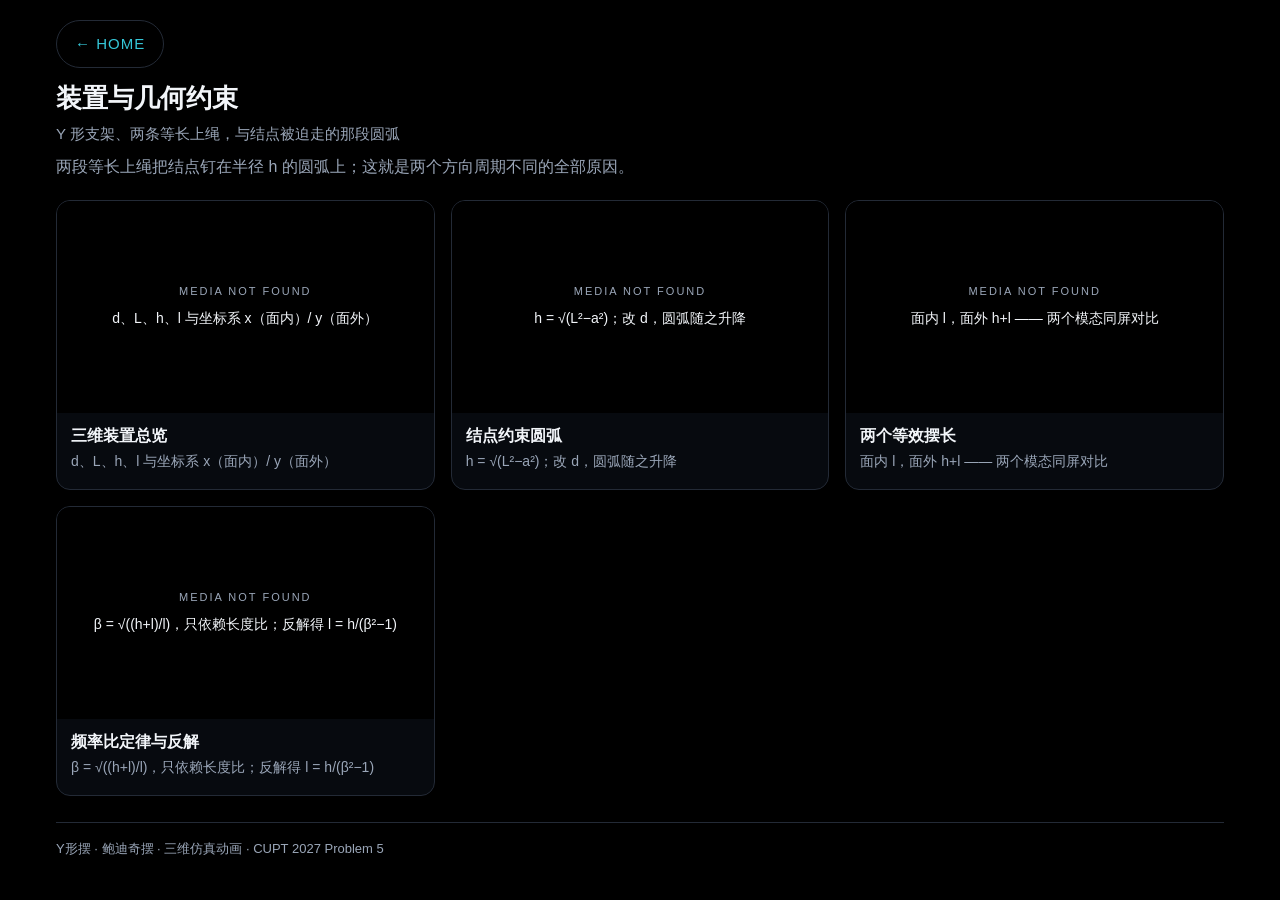
==== g-A.html @ 16e1561a "CUPT2027 P5 Y-pendulum 3D animation site (skeleton)" ====
<!DOCTYPE html>
<html lang="zh-CN">
<head>
<meta charset="utf-8">
<meta name="viewport" content="width=device-width, initial-scale=1, viewport-fit=cover">
<meta name="color-scheme" content="dark">
<title>装置与几何约束 - Y形摆 · 鲍迪奇摆 · 三维仿真动画</title>
<link rel="stylesheet" href="style.css">
</head>
<body>
<main class="wrap">
<nav class="topnav">
<a class="back" href="index.html">&#8592; HOME</a>
</nav>
<header class="page-head">
<h1>装置与几何约束</h1>
<p class="sub">Y 形支架、两条等长上绳，与结点被迫走的那段圆弧</p>
<p class="intro">两段等长上绳把结点钉在半径 h 的圆弧上；这就是两个方向周期不同的全部原因。</p>
</header>
<section class="grid clips">
<article class="card clip-card">
  <div class="player">
    <video src="video/a1_apparatus.mp4" poster="video/a1_apparatus.jpg" autoplay muted loop playsinline preload="metadata"></video>
    <button class="fs" type="button" aria-label="Fullscreen"><svg viewBox="0 0 24 24" width="20" height="20" aria-hidden="true"><path d="M4 9V5h5M15 5h5v5M20 15v4h-5M9 19H4v-5" fill="none" stroke="currentColor" stroke-width="2" stroke-linecap="round" stroke-linejoin="round"></path></svg></button>
    <div class="placeholder">
      <p class="placeholder-label">MEDIA NOT FOUND</p>
      <p class="placeholder-note">d、L、h、l 与坐标系 x（面内）/ y（面外）</p>
    </div>
  </div>
  <div class="clip-text">
    <h3>三维装置总览</h3>
    <p>d、L、h、l 与坐标系 x（面内）/ y（面外）</p>
  </div>
</article>
<article class="card clip-card">
  <div class="player">
    <video src="video/a2_knot_arc.mp4" poster="video/a2_knot_arc.jpg" autoplay muted loop playsinline preload="metadata"></video>
    <button class="fs" type="button" aria-label="Fullscreen"><svg viewBox="0 0 24 24" width="20" height="20" aria-hidden="true"><path d="M4 9V5h5M15 5h5v5M20 15v4h-5M9 19H4v-5" fill="none" stroke="currentColor" stroke-width="2" stroke-linecap="round" stroke-linejoin="round"></path></svg></button>
    <div class="placeholder">
      <p class="placeholder-label">MEDIA NOT FOUND</p>
      <p class="placeholder-note">h = √(L²−a²)；改 d，圆弧随之升降</p>
    </div>
  </div>
  <div class="clip-text">
    <h3>结点约束圆弧</h3>
    <p>h = √(L²−a²)；改 d，圆弧随之升降</p>
  </div>
</article>
<article class="card clip-card">
  <div class="player">
    <video src="video/a3_two_modes.mp4" poster="video/a3_two_modes.jpg" autoplay muted loop playsinline preload="metadata"></video>
    <button class="fs" type="button" aria-label="Fullscreen"><svg viewBox="0 0 24 24" width="20" height="20" aria-hidden="true"><path d="M4 9V5h5M15 5h5v5M20 15v4h-5M9 19H4v-5" fill="none" stroke="currentColor" stroke-width="2" stroke-linecap="round" stroke-linejoin="round"></path></svg></button>
    <div class="placeholder">
      <p class="placeholder-label">MEDIA NOT FOUND</p>
      <p class="placeholder-note">面内 l，面外 h+l —— 两个模态同屏对比</p>
    </div>
  </div>
  <div class="clip-text">
    <h3>两个等效摆长</h3>
    <p>面内 l，面外 h+l —— 两个模态同屏对比</p>
  </div>
</article>
<article class="card clip-card">
  <div class="player">
    <video src="video/a4_beta_law.mp4" poster="video/a4_beta_law.jpg" autoplay muted loop playsinline preload="metadata"></video>
    <button class="fs" type="button" aria-label="Fullscreen"><svg viewBox="0 0 24 24" width="20" height="20" aria-hidden="true"><path d="M4 9V5h5M15 5h5v5M20 15v4h-5M9 19H4v-5" fill="none" stroke="currentColor" stroke-width="2" stroke-linecap="round" stroke-linejoin="round"></path></svg></button>
    <div class="placeholder">
      <p class="placeholder-label">MEDIA NOT FOUND</p>
      <p class="placeholder-note">β = √((h+l)/l)，只依赖长度比；反解得 l = h/(β²−1)</p>
    </div>
  </div>
  <div class="clip-text">
    <h3>频率比定律与反解</h3>
    <p>β = √((h+l)/l)，只依赖长度比；反解得 l = h/(β²−1)</p>
  </div>
</article>
</section>
<footer class="site-footer"><p>Y形摆 · 鲍迪奇摆 · 三维仿真动画 &middot; CUPT 2027 Problem 5</p></footer>
</main>


<script>
(function () {
  "use strict";
  function markMissing(card) {
    if (card) { card.classList.add("missing"); }
  }
  var cards = document.querySelectorAll(".card");
  cards.forEach(function (card) {
    var video = card.querySelector("video");
    if (!video) { return; }
    video.addEventListener("error", function () { markMissing(card); });
    var posterUrl = video.getAttribute("poster");
    if (posterUrl) {
      var probe = new Image();
      probe.addEventListener("error", function () { markMissing(card); });
      probe.src = posterUrl;
    }
    window.setTimeout(function () {
      if (video.readyState === 0) { markMissing(card); }
    }, 4000);
  });
  var buttons = document.querySelectorAll(".fs");
  buttons.forEach(function (btn) {
    btn.addEventListener("click", function () {
      var card = btn.closest(".card");
      var video = card ? card.querySelector("video") : null;
      if (!video) { return; }
      try {
        if (typeof video.requestFullscreen === "function") {
          var pending = video.requestFullscreen();
          if (pending && typeof pending.catch === "function") {
            pending.catch(function () { return; });
          }
        } else if (typeof video.webkitEnterFullscreen === "function") {
          video.webkitEnterFullscreen();
        }
      } catch (err) {
        return;
      }
    });
  });
})();
</script>
</body>
</html>
---- style.css ----
/* Y-pendulum gallery - shared stylesheet (generated by build_site.py) */

:root {
  --bg: #000000;
  --panel: #070A0F;
  --text: #F2F5F9;
  --muted: #9AA6B8;
  --accent-a: #35C7D8;
  --accent-b: #F2C14E;
  --line: #232A36;
}

* { box-sizing: border-box; }

html { -webkit-text-size-adjust: 100%; }

body {
  margin: 0;
  background: var(--bg);
  color: var(--text);
  font-family: -apple-system, BlinkMacSystemFont, "Segoe UI", Roboto,
    "Helvetica Neue", Arial, "PingFang SC", "Hiragino Sans GB",
    "Microsoft YaHei", sans-serif;
  line-height: 1.55;
}

img, video { max-width: 100%; }

.wrap {
  max-width: 1200px;
  margin: 0 auto;
  padding: 20px 16px 24px;
  padding-bottom: calc(24px + env(safe-area-inset-bottom, 0px));
}

a { color: var(--accent-a); }

a:focus-visible, button:focus-visible {
  outline: 2px solid var(--accent-a);
  outline-offset: 2px;
}

.back, .fs, .group-card { touch-action: manipulation; }

/* home masthead */
.masthead { margin: 6px 0 18px; }
.masthead h1 {
  margin: 0 0 6px;
  font-size: 30px;
  line-height: 1.25;
}
.masthead .sub { margin: 0; color: var(--muted); font-size: 15px; }

/* group page header */
.topnav { margin: 0 0 14px; }
.back {
  display: inline-flex;
  align-items: center;
  gap: 8px;
  min-height: 48px;
  padding: 0 18px;
  border: 1px solid var(--line);
  border-radius: 24px;
  font-size: 15px;
  letter-spacing: 1px;
  text-decoration: none;
}
.page-head { margin: 6px 0 20px; }
.page-head h1 { margin: 0 0 6px; font-size: 26px; line-height: 1.3; }
.page-head .sub { margin: 0 0 10px; color: var(--muted); font-size: 15px; }
.page-head .intro { margin: 0; color: var(--muted); overflow-wrap: anywhere; }

/* responsive grid: 1 column by default, 2 from 720px, 3 from 1100px */
.grid { display: grid; grid-template-columns: 1fr; gap: 16px; }
@media (min-width: 720px) {
  .grid { grid-template-columns: repeat(2, minmax(0, 1fr)); }
}
@media (min-width: 1100px) {
  .grid { grid-template-columns: repeat(3, minmax(0, 1fr)); }
}

/* home: group cards */
.group-card {
  display: flex;
  align-items: center;
  gap: 14px;
  min-height: 88px;
  padding: 16px;
  border: 1px solid var(--line);
  border-radius: 14px;
  background: var(--panel);
  color: var(--text);
  text-decoration: none;
}
.badge {
  flex: 0 0 auto;
  display: flex;
  align-items: center;
  justify-content: center;
  width: 58px;
  height: 58px;
  border-radius: 50%;
  background: var(--accent-a);
  color: #001016;
  font-size: 26px;
  font-weight: 700;
}
.group-card:nth-child(2n) .badge { background: var(--accent-b); color: #1A1200; }
.group-info { flex: 1 1 auto; min-width: 0; }
.group-title { display: block; font-size: 17px; font-weight: 600; }
.group-sub { display: block; margin-top: 2px; color: var(--muted); font-size: 13px; }
.count {
  flex: 0 0 auto;
  min-width: 36px;
  padding: 4px 10px;
  border: 1px solid var(--line);
  border-radius: 18px;
  color: var(--muted);
  font-size: 14px;
  text-align: center;
}

/* group page: clip cards */
.clip-card {
  border: 1px solid var(--line);
  border-radius: 14px;
  background: var(--panel);
  overflow: hidden;
}
.player { position: relative; background: #000000; }
.player video {
  display: block;
  width: 100%;
  aspect-ratio: 16 / 9;
  object-fit: cover;
  background: #000000;
}
.card.missing video { display: none; }
.card.missing .fs { display: none; }
.fs {
  position: absolute;
  right: 10px;
  bottom: 10px;
  width: 48px;
  height: 48px;
  padding: 0;
  border: 1px solid var(--line);
  border-radius: 50%;
  display: flex;
  align-items: center;
  justify-content: center;
  background: rgba(0, 0, 0, 0.55);
  color: var(--text);
  cursor: pointer;
}
.fs svg { display: block; }
.placeholder { display: none; }
.card.missing .placeholder {
  display: flex;
  flex-direction: column;
  align-items: center;
  justify-content: center;
  gap: 8px;
  aspect-ratio: 16 / 9;
  padding: 18px;
  text-align: center;
  overflow-wrap: anywhere;
}
.placeholder-label {
  margin: 0;
  color: var(--muted);
  font-size: 11px;
  letter-spacing: 2px;
}
.placeholder-note { margin: 0; font-size: 14px; }
.clip-text { padding: 12px 14px 16px; overflow-wrap: anywhere; }
.clip-text h3 { margin: 0 0 4px; font-size: 16px; line-height: 1.4; }
.clip-text p { margin: 0; color: var(--muted); font-size: 14px; }

/* footer */
.site-footer {
  margin-top: 26px;
  padding-top: 16px;
  border-top: 1px solid var(--line);
  color: var(--muted);
  font-size: 13px;
}
.site-footer p { margin: 0; }
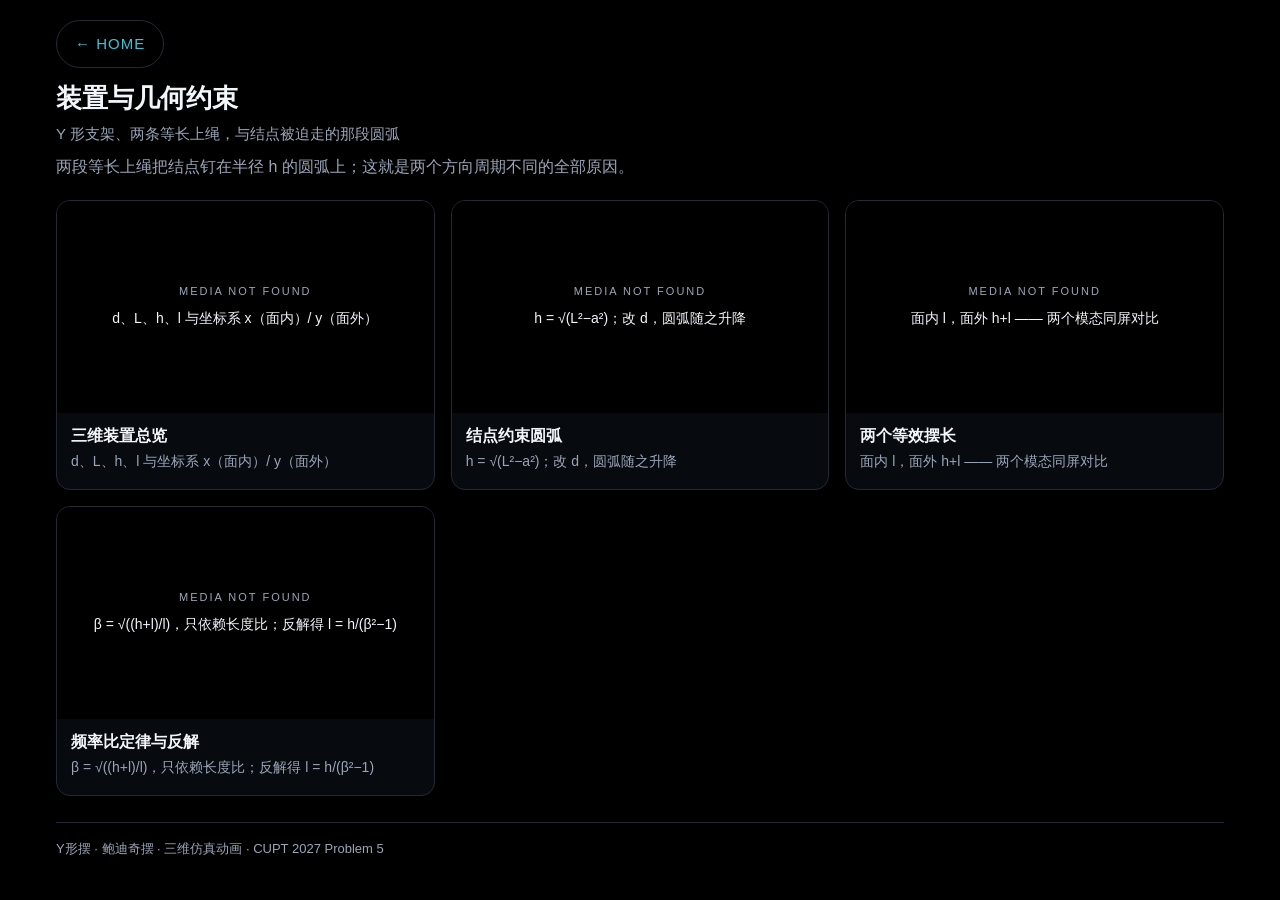
==== commit 895496a1: "Add 23 rendered 3D simulation clips + play-all fallback" ====
--- a/g-A.html
+++ b/g-A.html
@@ -16,6 +16,7 @@
 <h1>装置与几何约束</h1>
 <p class="sub">Y 形支架、两条等长上绳，与结点被迫走的那段圆弧</p>
 <p class="intro">两段等长上绳把结点钉在半径 h 的圆弧上；这就是两个方向周期不同的全部原因。</p>
+<button class="playall" id="playall" type="button" hidden>TAP TO PLAY ALL / 全部播放</button>
 </header>
 <section class="grid clips">
 <article class="card clip-card">
@@ -120,6 +121,31 @@
       }
     });
   });
+  // Some in-app browsers (WeChat / X5) block autoplay; one tap restarts all.
+  function playAll() {
+    document.querySelectorAll("video").forEach(function (v) {
+      v.muted = true;
+      v.loop = true;
+      try {
+        var p = v.play();
+        if (p && typeof p.catch === "function") { p.catch(function () {}); }
+      } catch (err) { /* ignore */ }
+    });
+  }
+  var allBtn = document.getElementById("playall");
+  if (allBtn) {
+    allBtn.addEventListener("click", function () {
+      playAll();
+      allBtn.classList.add("done");
+    });
+  }
+  window.setTimeout(function () {
+    var paused = 0;
+    document.querySelectorAll("video").forEach(function (v) {
+      if (v.paused) { paused += 1; }
+    });
+    if (paused > 0 && allBtn) { allBtn.hidden = false; }
+  }, 2500);
 })();
 </script>
 </body>
--- a/style.css
+++ b/style.css
@@ -178,11 +178,29 @@
 .clip-text p { margin: 0; color: var(--muted); font-size: 14px; }
 
 /* footer */
-.site-footer {
-  margin-top: 26px;
+.site-footer {  margin-top: 26px;
   padding-top: 16px;
   border-top: 1px solid var(--line);
   color: var(--muted);
   font-size: 13px;
 }
 .site-footer p { margin: 0; }
+
+/* one-tap play-all (in-app browsers may block autoplay) */
+.playall {
+  display: block;
+  width: 100%;
+  min-height: 48px;
+  margin: 4px 0 18px;
+  padding: 12px 16px;
+  font: inherit;
+  font-size: 15px;
+  letter-spacing: 1px;
+  color: #0b0d10;
+  background: var(--accent);
+  border: 0;
+  border-radius: 12px;
+  cursor: pointer;
+}
+.playall[hidden] { display: none; }
+.playall.done { background: #2a323d; color: var(--text); }
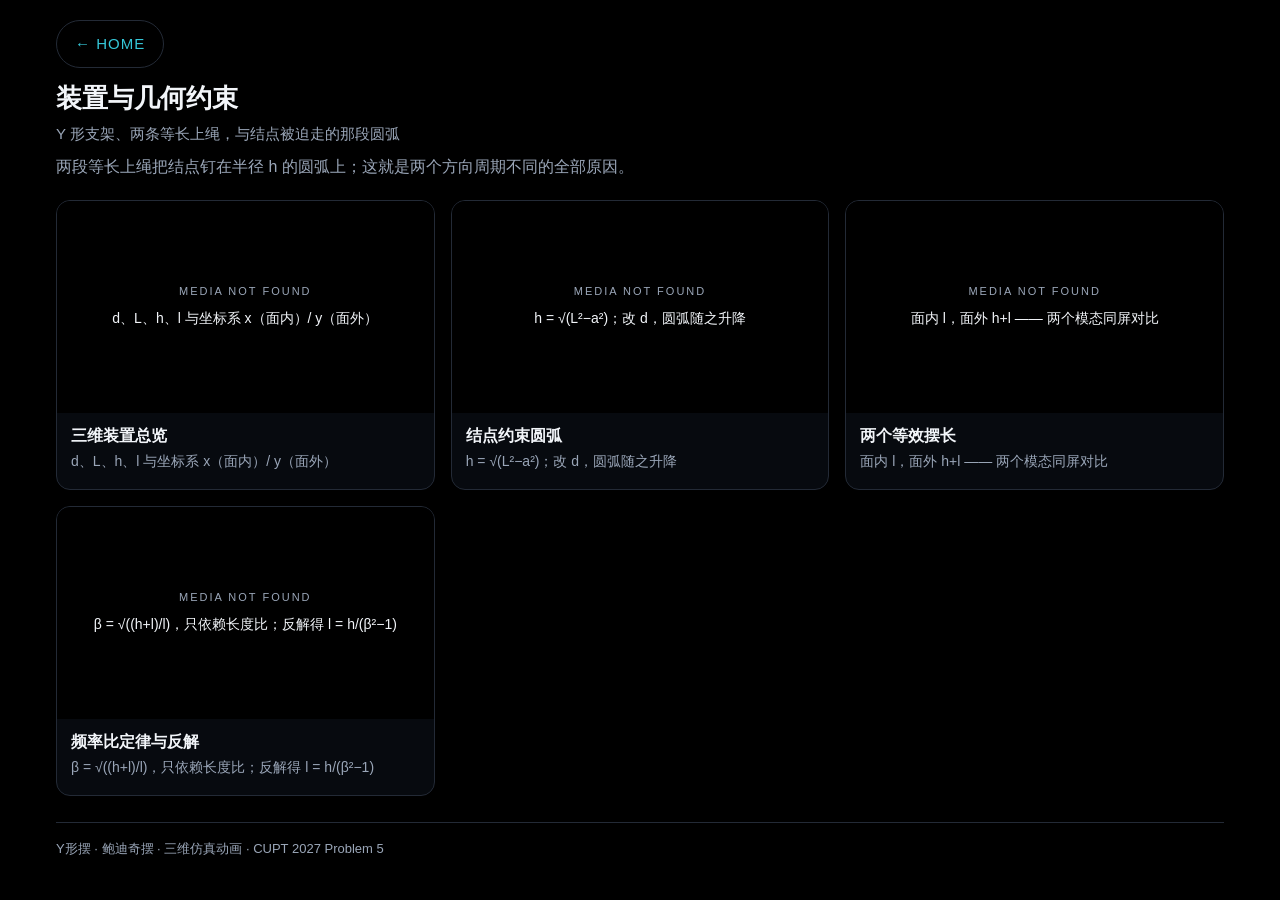
==== commit 8273d0e9: "Fix play-all button colour, add favicon, harden overflow" ====
--- a/g-A.html
+++ b/g-A.html
@@ -5,6 +5,7 @@
 <meta name="viewport" content="width=device-width, initial-scale=1, viewport-fit=cover">
 <meta name="color-scheme" content="dark">
 <title>装置与几何约束 - Y形摆 · 鲍迪奇摆 · 三维仿真动画</title>
+<link rel="icon" href="favicon.png" type="image/png">
 <link rel="stylesheet" href="style.css">
 </head>
 <body>
--- a/style.css
+++ b/style.css
@@ -12,7 +12,7 @@
 
 * { box-sizing: border-box; }
 
-html { -webkit-text-size-adjust: 100%; }
+html { -webkit-text-size-adjust: 100%; overflow-x: hidden; }
 
 body {
   margin: 0;
@@ -22,6 +22,7 @@
     "Helvetica Neue", Arial, "PingFang SC", "Hiragino Sans GB",
     "Microsoft YaHei", sans-serif;
   line-height: 1.55;
+  overflow-x: hidden;
 }
 
 img, video { max-width: 100%; }
@@ -48,6 +49,7 @@
   margin: 0 0 6px;
   font-size: 30px;
   line-height: 1.25;
+  overflow-wrap: anywhere;
 }
 .masthead .sub { margin: 0; color: var(--muted); font-size: 15px; }
 
@@ -197,7 +199,7 @@
   font-size: 15px;
   letter-spacing: 1px;
   color: #0b0d10;
-  background: var(--accent);
+  background: var(--accent-a);
   border: 0;
   border-radius: 12px;
   cursor: pointer;
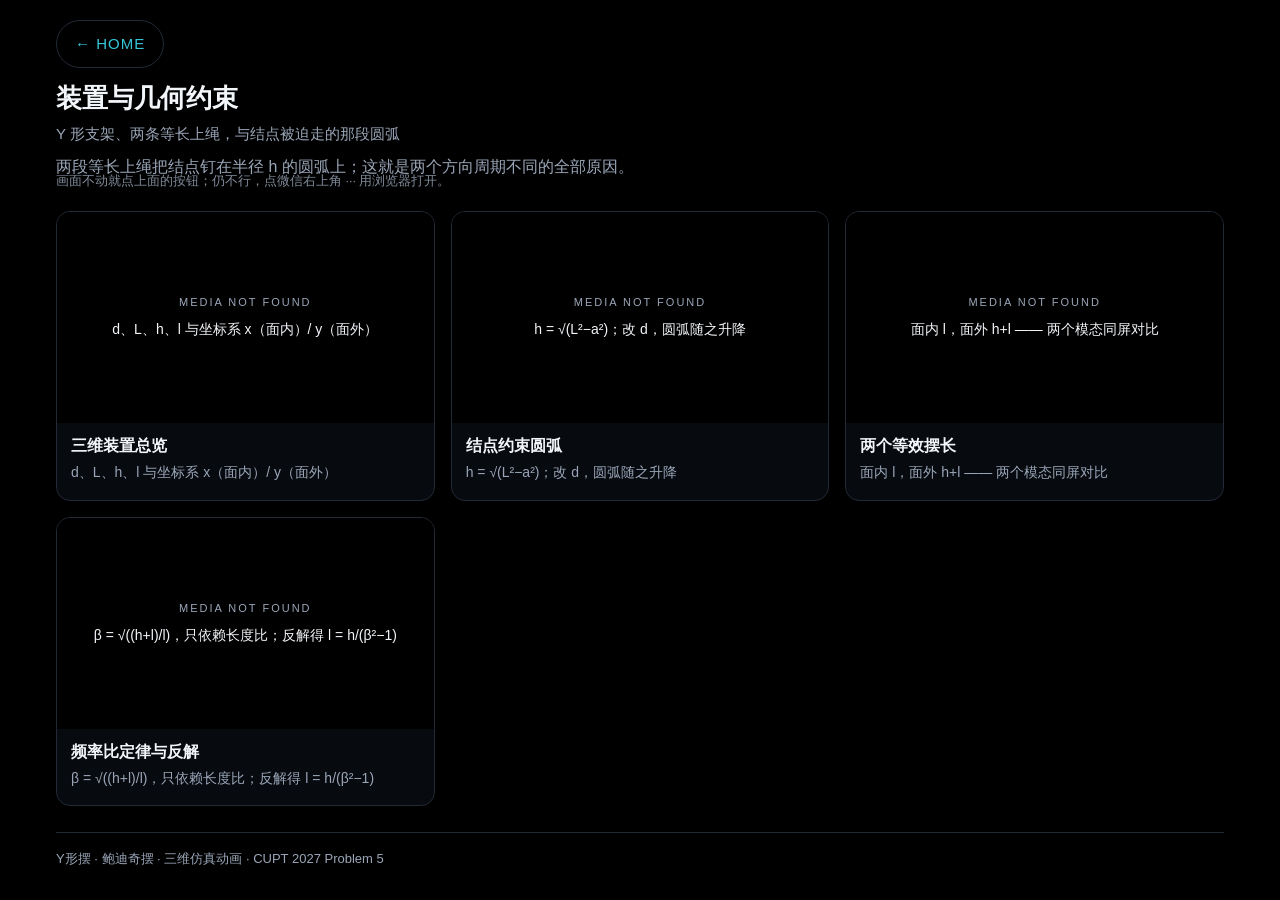
==== commit f9a0fb0e: "WeChat hardening: x5-playsinline + controls, Main profile videos, clickable QR targets, noindex/.noj" ====
--- a/g-A.html
+++ b/g-A.html
@@ -4,6 +4,8 @@
 <meta charset="utf-8">
 <meta name="viewport" content="width=device-width, initial-scale=1, viewport-fit=cover">
 <meta name="color-scheme" content="dark">
+<meta name="theme-color" content="#000000">
+<meta name="robots" content="noindex, nofollow">
 <title>装置与几何约束 - Y形摆 · 鲍迪奇摆 · 三维仿真动画</title>
 <link rel="icon" href="favicon.png" type="image/png">
 <link rel="stylesheet" href="style.css">
@@ -18,12 +20,12 @@
 <p class="sub">Y 形支架、两条等长上绳，与结点被迫走的那段圆弧</p>
 <p class="intro">两段等长上绳把结点钉在半径 h 的圆弧上；这就是两个方向周期不同的全部原因。</p>
 <button class="playall" id="playall" type="button" hidden>TAP TO PLAY ALL / 全部播放</button>
+<p class="fallback">画面不动就点上面的按钮；仍不行，点微信右上角 ··· 用浏览器打开。</p>
 </header>
 <section class="grid clips">
 <article class="card clip-card">
   <div class="player">
-    <video src="video/a1_apparatus.mp4" poster="video/a1_apparatus.jpg" autoplay muted loop playsinline preload="metadata"></video>
-    <button class="fs" type="button" aria-label="Fullscreen"><svg viewBox="0 0 24 24" width="20" height="20" aria-hidden="true"><path d="M4 9V5h5M15 5h5v5M20 15v4h-5M9 19H4v-5" fill="none" stroke="currentColor" stroke-width="2" stroke-linecap="round" stroke-linejoin="round"></path></svg></button>
+    <video src="video/a1_apparatus.mp4" poster="video/a1_apparatus.jpg" autoplay muted loop controls playsinline webkit-playsinline x5-playsinline preload="metadata" aria-label="三维装置总览"></video>
     <div class="placeholder">
       <p class="placeholder-label">MEDIA NOT FOUND</p>
       <p class="placeholder-note">d、L、h、l 与坐标系 x（面内）/ y（面外）</p>
@@ -36,8 +38,7 @@
 </article>
 <article class="card clip-card">
   <div class="player">
-    <video src="video/a2_knot_arc.mp4" poster="video/a2_knot_arc.jpg" autoplay muted loop playsinline preload="metadata"></video>
-    <button class="fs" type="button" aria-label="Fullscreen"><svg viewBox="0 0 24 24" width="20" height="20" aria-hidden="true"><path d="M4 9V5h5M15 5h5v5M20 15v4h-5M9 19H4v-5" fill="none" stroke="currentColor" stroke-width="2" stroke-linecap="round" stroke-linejoin="round"></path></svg></button>
+    <video src="video/a2_knot_arc.mp4" poster="video/a2_knot_arc.jpg" autoplay muted loop controls playsinline webkit-playsinline x5-playsinline preload="metadata" aria-label="结点约束圆弧"></video>
     <div class="placeholder">
       <p class="placeholder-label">MEDIA NOT FOUND</p>
       <p class="placeholder-note">h = √(L²−a²)；改 d，圆弧随之升降</p>
@@ -50,8 +51,7 @@
 </article>
 <article class="card clip-card">
   <div class="player">
-    <video src="video/a3_two_modes.mp4" poster="video/a3_two_modes.jpg" autoplay muted loop playsinline preload="metadata"></video>
-    <button class="fs" type="button" aria-label="Fullscreen"><svg viewBox="0 0 24 24" width="20" height="20" aria-hidden="true"><path d="M4 9V5h5M15 5h5v5M20 15v4h-5M9 19H4v-5" fill="none" stroke="currentColor" stroke-width="2" stroke-linecap="round" stroke-linejoin="round"></path></svg></button>
+    <video src="video/a3_two_modes.mp4" poster="video/a3_two_modes.jpg" autoplay muted loop controls playsinline webkit-playsinline x5-playsinline preload="metadata" aria-label="两个等效摆长"></video>
     <div class="placeholder">
       <p class="placeholder-label">MEDIA NOT FOUND</p>
       <p class="placeholder-note">面内 l，面外 h+l —— 两个模态同屏对比</p>
@@ -64,8 +64,7 @@
 </article>
 <article class="card clip-card">
   <div class="player">
-    <video src="video/a4_beta_law.mp4" poster="video/a4_beta_law.jpg" autoplay muted loop playsinline preload="metadata"></video>
-    <button class="fs" type="button" aria-label="Fullscreen"><svg viewBox="0 0 24 24" width="20" height="20" aria-hidden="true"><path d="M4 9V5h5M15 5h5v5M20 15v4h-5M9 19H4v-5" fill="none" stroke="currentColor" stroke-width="2" stroke-linecap="round" stroke-linejoin="round"></path></svg></button>
+    <video src="video/a4_beta_law.mp4" poster="video/a4_beta_law.jpg" autoplay muted loop controls playsinline webkit-playsinline x5-playsinline preload="metadata" aria-label="频率比定律与反解"></video>
     <div class="placeholder">
       <p class="placeholder-label">MEDIA NOT FOUND</p>
       <p class="placeholder-note">β = √((h+l)/l)，只依赖长度比；反解得 l = h/(β²−1)</p>
--- a/style.css
+++ b/style.css
@@ -52,6 +52,8 @@
   overflow-wrap: anywhere;
 }
 .masthead .sub { margin: 0; color: var(--muted); font-size: 15px; }
+.masthead .note { margin: 8px 0 0; color: #7f8a99; font-size: 13px;
+  line-height: 1.5; border-left: 2px solid #2b3542; padding-left: 10px; }
 
 /* group page header */
 .topnav { margin: 0 0 14px; }
@@ -205,4 +207,11 @@
   cursor: pointer;
 }
 .playall[hidden] { display: none; }
+
+/* 交互实验台入口卡片 */
+.labcard { border-color: var(--accent-a); }
+.labcard .badge { background: var(--accent-a); color: #08111a; }
+.labcard .count { color: var(--accent-a); font-size: 20px; }
 .playall.done { background: #2a323d; color: var(--text); }
+.fallback { margin: -8px 0 16px; color: #7f8a99; font-size: 12.5px;
+  line-height: 1.5; }
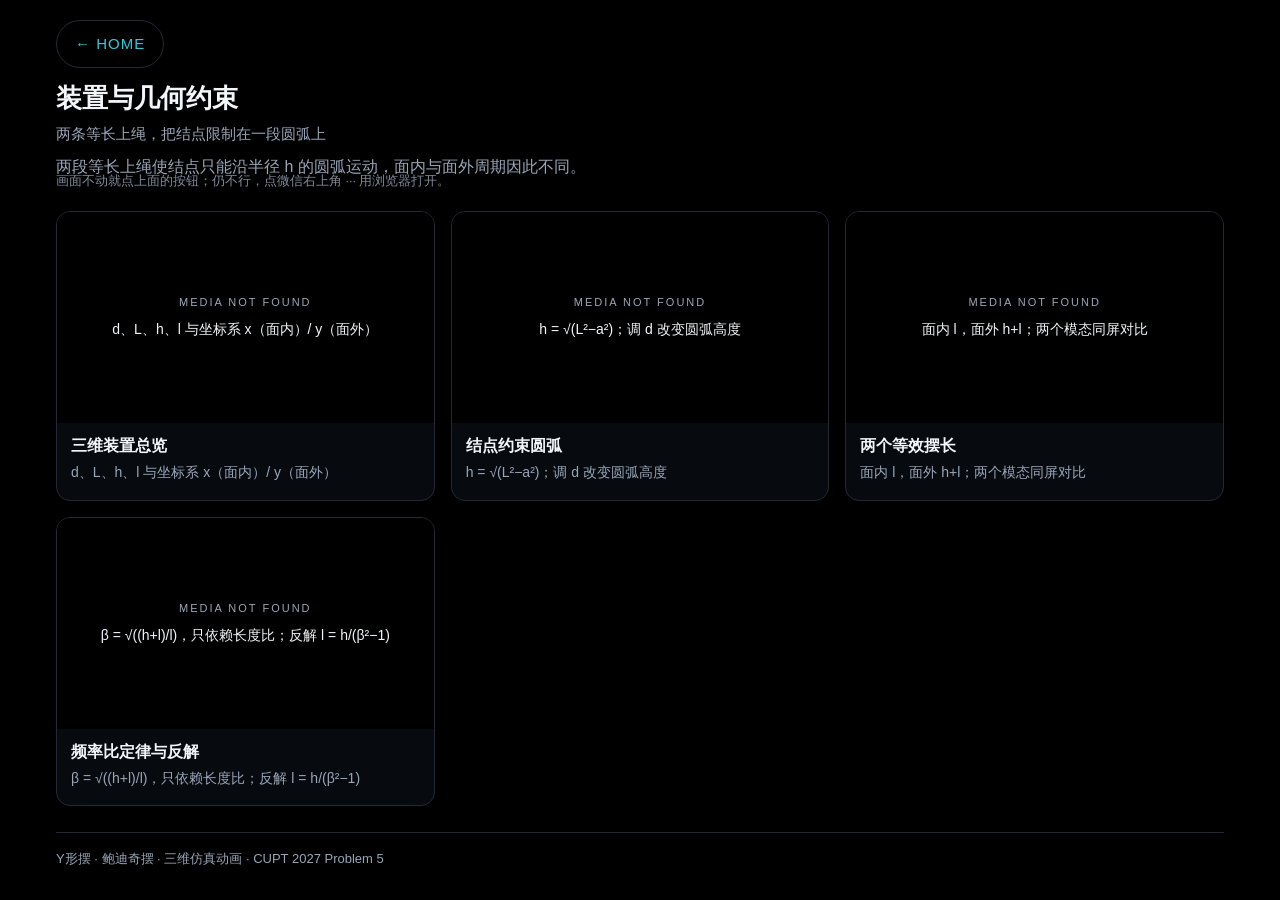
==== commit 6bbeeafb: "Polish copy: remove over-claim and template cadence, tighten wording" ====
--- a/g-A.html
+++ b/g-A.html
@@ -17,8 +17,8 @@
 </nav>
 <header class="page-head">
 <h1>装置与几何约束</h1>
-<p class="sub">Y 形支架、两条等长上绳，与结点被迫走的那段圆弧</p>
-<p class="intro">两段等长上绳把结点钉在半径 h 的圆弧上；这就是两个方向周期不同的全部原因。</p>
+<p class="sub">两条等长上绳，把结点限制在一段圆弧上</p>
+<p class="intro">两段等长上绳使结点只能沿半径 h 的圆弧运动，面内与面外周期因此不同。</p>
 <button class="playall" id="playall" type="button" hidden>TAP TO PLAY ALL / 全部播放</button>
 <p class="fallback">画面不动就点上面的按钮；仍不行，点微信右上角 ··· 用浏览器打开。</p>
 </header>
@@ -41,12 +41,12 @@
     <video src="video/a2_knot_arc.mp4" poster="video/a2_knot_arc.jpg" autoplay muted loop controls playsinline webkit-playsinline x5-playsinline preload="metadata" aria-label="结点约束圆弧"></video>
     <div class="placeholder">
       <p class="placeholder-label">MEDIA NOT FOUND</p>
-      <p class="placeholder-note">h = √(L²−a²)；改 d，圆弧随之升降</p>
+      <p class="placeholder-note">h = √(L²−a²)；调 d 改变圆弧高度</p>
     </div>
   </div>
   <div class="clip-text">
     <h3>结点约束圆弧</h3>
-    <p>h = √(L²−a²)；改 d，圆弧随之升降</p>
+    <p>h = √(L²−a²)；调 d 改变圆弧高度</p>
   </div>
 </article>
 <article class="card clip-card">
@@ -54,12 +54,12 @@
     <video src="video/a3_two_modes.mp4" poster="video/a3_two_modes.jpg" autoplay muted loop controls playsinline webkit-playsinline x5-playsinline preload="metadata" aria-label="两个等效摆长"></video>
     <div class="placeholder">
       <p class="placeholder-label">MEDIA NOT FOUND</p>
-      <p class="placeholder-note">面内 l，面外 h+l —— 两个模态同屏对比</p>
+      <p class="placeholder-note">面内 l，面外 h+l；两个模态同屏对比</p>
     </div>
   </div>
   <div class="clip-text">
     <h3>两个等效摆长</h3>
-    <p>面内 l，面外 h+l —— 两个模态同屏对比</p>
+    <p>面内 l，面外 h+l；两个模态同屏对比</p>
   </div>
 </article>
 <article class="card clip-card">
@@ -67,12 +67,12 @@
     <video src="video/a4_beta_law.mp4" poster="video/a4_beta_law.jpg" autoplay muted loop controls playsinline webkit-playsinline x5-playsinline preload="metadata" aria-label="频率比定律与反解"></video>
     <div class="placeholder">
       <p class="placeholder-label">MEDIA NOT FOUND</p>
-      <p class="placeholder-note">β = √((h+l)/l)，只依赖长度比；反解得 l = h/(β²−1)</p>
+      <p class="placeholder-note">β = √((h+l)/l)，只依赖长度比；反解 l = h/(β²−1)</p>
     </div>
   </div>
   <div class="clip-text">
     <h3>频率比定律与反解</h3>
-    <p>β = √((h+l)/l)，只依赖长度比；反解得 l = h/(β²−1)</p>
+    <p>β = √((h+l)/l)，只依赖长度比；反解 l = h/(β²−1)</p>
   </div>
 </article>
 </section>
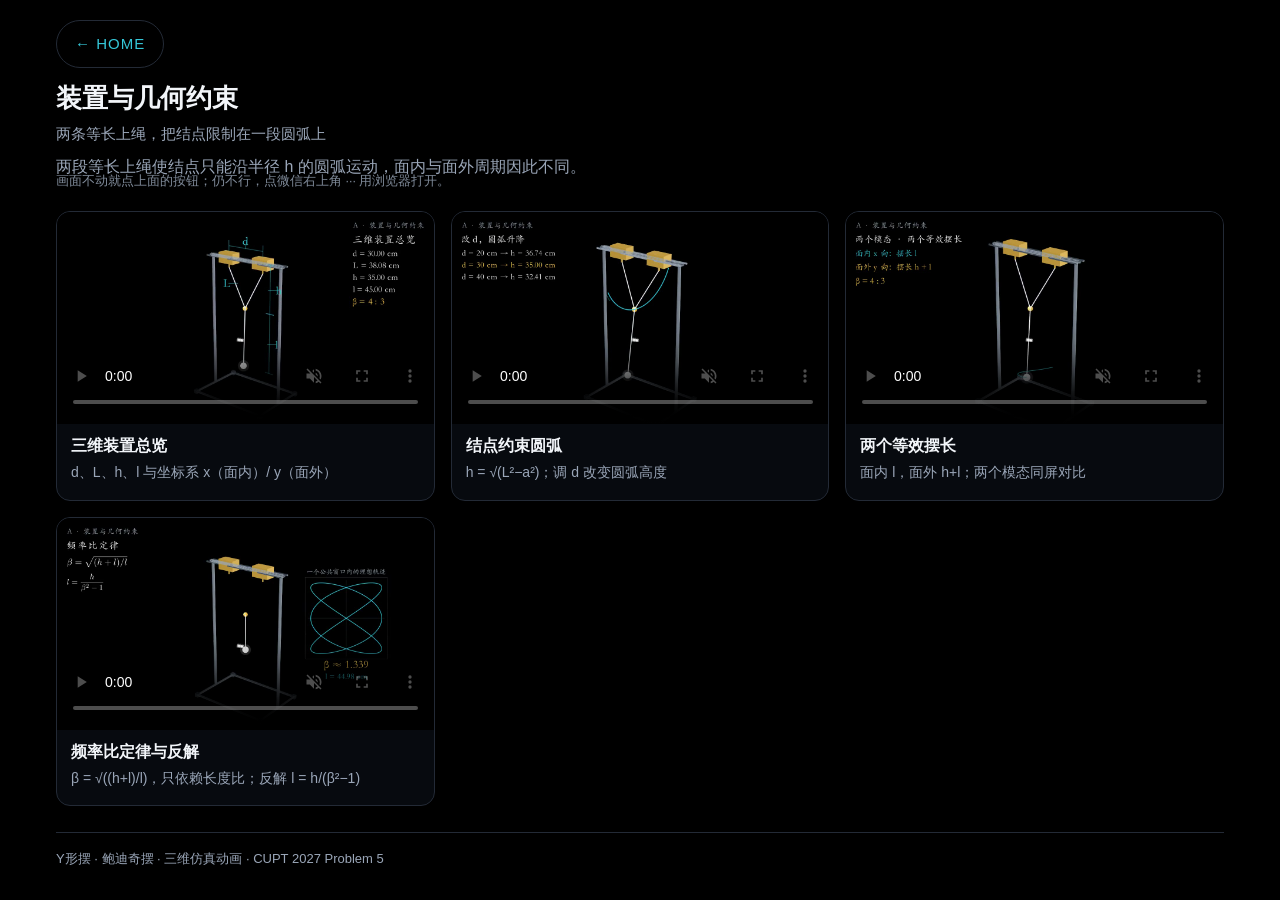
==== commit 397f2b0a: "Fix false MEDIA NOT FOUND: drop readyState timeout, retry on error, lazy-load one video at a time on" ====
--- a/g-A.html
+++ b/g-A.html
@@ -25,7 +25,8 @@
 <section class="grid clips">
 <article class="card clip-card">
   <div class="player">
-    <video src="video/a1_apparatus.mp4" poster="video/a1_apparatus.jpg" autoplay muted loop controls playsinline webkit-playsinline x5-playsinline preload="metadata" aria-label="三维装置总览"></video>
+    <video poster="video/a1_apparatus.jpg" muted loop controls playsinline webkit-playsinline x5-playsinline preload="none" data-src="video/a1_apparatus.mp4" aria-label="三维装置总览"></video>
+    <button class="playbtn" type="button" aria-label="Play" hidden><span aria-hidden="true">▶</span></button>
     <div class="placeholder">
       <p class="placeholder-label">MEDIA NOT FOUND</p>
       <p class="placeholder-note">d、L、h、l 与坐标系 x（面内）/ y（面外）</p>
@@ -38,7 +39,8 @@
 </article>
 <article class="card clip-card">
   <div class="player">
-    <video src="video/a2_knot_arc.mp4" poster="video/a2_knot_arc.jpg" autoplay muted loop controls playsinline webkit-playsinline x5-playsinline preload="metadata" aria-label="结点约束圆弧"></video>
+    <video poster="video/a2_knot_arc.jpg" muted loop controls playsinline webkit-playsinline x5-playsinline preload="none" data-src="video/a2_knot_arc.mp4" aria-label="结点约束圆弧"></video>
+    <button class="playbtn" type="button" aria-label="Play" hidden><span aria-hidden="true">▶</span></button>
     <div class="placeholder">
       <p class="placeholder-label">MEDIA NOT FOUND</p>
       <p class="placeholder-note">h = √(L²−a²)；调 d 改变圆弧高度</p>
@@ -51,7 +53,8 @@
 </article>
 <article class="card clip-card">
   <div class="player">
-    <video src="video/a3_two_modes.mp4" poster="video/a3_two_modes.jpg" autoplay muted loop controls playsinline webkit-playsinline x5-playsinline preload="metadata" aria-label="两个等效摆长"></video>
+    <video poster="video/a3_two_modes.jpg" muted loop controls playsinline webkit-playsinline x5-playsinline preload="none" data-src="video/a3_two_modes.mp4" aria-label="两个等效摆长"></video>
+    <button class="playbtn" type="button" aria-label="Play" hidden><span aria-hidden="true">▶</span></button>
     <div class="placeholder">
       <p class="placeholder-label">MEDIA NOT FOUND</p>
       <p class="placeholder-note">面内 l，面外 h+l；两个模态同屏对比</p>
@@ -64,7 +67,8 @@
 </article>
 <article class="card clip-card">
   <div class="player">
-    <video src="video/a4_beta_law.mp4" poster="video/a4_beta_law.jpg" autoplay muted loop controls playsinline webkit-playsinline x5-playsinline preload="metadata" aria-label="频率比定律与反解"></video>
+    <video poster="video/a4_beta_law.jpg" muted loop controls playsinline webkit-playsinline x5-playsinline preload="none" data-src="video/a4_beta_law.mp4" aria-label="频率比定律与反解"></video>
+    <button class="playbtn" type="button" aria-label="Play" hidden><span aria-hidden="true">▶</span></button>
     <div class="placeholder">
       <p class="placeholder-label">MEDIA NOT FOUND</p>
       <p class="placeholder-note">β = √((h+l)/l)，只依赖长度比；反解 l = h/(β²−1)</p>
@@ -83,69 +87,140 @@
 <script>
 (function () {
   "use strict";
-  function markMissing(card) {
-    if (card) { card.classList.add("missing"); }
-  }
+  // 移动端一次只加载一段：WKWebView / X5 对并发视频有限制，
+  // 一次挂 4~5 个 src 会让后几个直接失败。
+  var wide = false;
+  try { wide = window.matchMedia("(min-width: 721px)").matches; } catch (e) {}
+
+  function attach(v) {
+    if (!v.getAttribute("src") && v.dataset.src) {
+      v.setAttribute("src", v.dataset.src);
+      v.load();
+    }
+  }
+  function play(v) {
+    v.muted = true;
+    v.loop = true;
+    try {
+      var pr = v.play();
+      if (pr && typeof pr.catch === "function") { pr.catch(function () {}); }
+    } catch (e) {}
+  }
+  function pauseOthers(keep) {
+    document.querySelectorAll("video").forEach(function (v) {
+      if (v !== keep) { try { v.pause(); } catch (e) {} }
+    });
+  }
+  function showOverlay(card, on) {
+    var b = card.querySelector(".playbtn");
+    if (b) { b.hidden = !on; }
+  }
+  function markBad(card, text) {
+    var lab = card.querySelector(".placeholder-label");
+    if (lab) { lab.textContent = text; }
+    card.classList.add("missing");
+  }
+
   var cards = document.querySelectorAll(".card");
-  cards.forEach(function (card) {
+  cards.forEach(function (card, idx) {
     var video = card.querySelector("video");
     if (!video) { return; }
-    video.addEventListener("error", function () { markMissing(card); });
-    var posterUrl = video.getAttribute("poster");
-    if (posterUrl) {
-      var probe = new Image();
-      probe.addEventListener("error", function () { markMissing(card); });
-      probe.src = posterUrl;
-    }
-    window.setTimeout(function () {
-      if (video.readyState === 0) { markMissing(card); }
-    }, 4000);
-  });
-  var buttons = document.querySelectorAll(".fs");
-  buttons.forEach(function (btn) {
-    btn.addEventListener("click", function () {
-      var card = btn.closest(".card");
-      var video = card ? card.querySelector("video") : null;
-      if (!video) { return; }
-      try {
-        if (typeof video.requestFullscreen === "function") {
-          var pending = video.requestFullscreen();
-          if (pending && typeof pending.catch === "function") {
-            pending.catch(function () { return; });
-          }
-        } else if (typeof video.webkitEnterFullscreen === "function") {
-          video.webkitEnterFullscreen();
-        }
-      } catch (err) {
+    var tries = 0;
+
+    function fail() {
+      // 先重试；两次都失败再判断到底是不是"文件不存在"
+      if (tries < 2) {
+        tries += 1;
+        window.setTimeout(function () {
+          video.removeAttribute("src");
+          attach(video);
+          play(video);
+        }, 700 * tries);
         return;
       }
-    });
+      var src = video.dataset.src || "";
+      if (!src) { markBad(card, "MEDIA NOT FOUND"); return; }
+      fetch(src, { method: "HEAD" }).then(function (r) {
+        markBad(card, r.ok ? "加载失败 · 点我看重试" : "MEDIA NOT FOUND");
+      }).catch(function () {
+        markBad(card, "加载失败 · 点我看重试");
+      });
+    }
+
+    video.addEventListener("error", fail);
+    // 点占位块 = 重试
+    var ph = card.querySelector(".placeholder");
+    if (ph) {
+      ph.addEventListener("click", function () {
+        card.classList.remove("missing");
+        tries = 0;
+        video.removeAttribute("src");
+        attach(video);
+        play(video);
+      });
+    }
+    // 点播放按钮 = 播这一段，其余暂停
+    var btn = card.querySelector(".playbtn");
+    if (btn) {
+      btn.addEventListener("click", function (ev) {
+        ev.preventDefault();
+        ev.stopPropagation();
+        pauseOthers(video);
+        attach(video);
+        play(video);
+        showOverlay(card, false);
+      });
+    }
+    video.addEventListener("playing", function () { showOverlay(card, false); });
+    // 还没挂 src 时原生控件是死的，整块画面点一下就该开始播
+    video.addEventListener("click", function (ev) {
+      if (video.getAttribute("src")) { return; }
+      ev.preventDefault();
+      pauseOthers(video);
+      attach(video);
+      play(video);
+      showOverlay(card, false);
+    });
+
+    if (wide || idx === 0) {
+      video.autoplay = true;      // 宽屏走原生自动播放，比脚本 play() 稳
+      attach(video);
+      play(video);
+    } else {
+      showOverlay(card, true);
+    }
   });
-  // Some in-app browsers (WeChat / X5) block autoplay; one tap restarts all.
+
+  // 兜底：微信/X5 拦自动播放时，一次点击把能播的都开起来
   function playAll() {
-    document.querySelectorAll("video").forEach(function (v) {
-      v.muted = true;
-      v.loop = true;
-      try {
-        var p = v.play();
-        if (p && typeof p.catch === "function") { p.catch(function () {}); }
-      } catch (err) { /* ignore */ }
+    document.querySelectorAll(".card").forEach(function (card, idx) {
+      var v = card.querySelector("video");
+      if (!v) { return; }
+      if (!wide && idx > 0) { pauseOthers(v); }
+      v.autoplay = true;
+      attach(v);
+      play(v);
+      showOverlay(card, false);
     });
   }
   var allBtn = document.getElementById("playall");
   if (allBtn) {
+    if (!wide) { allBtn.hidden = false; }
     allBtn.addEventListener("click", function () {
       playAll();
       allBtn.classList.add("done");
     });
   }
+
+  // 只检查"一个都没播起来"，不再用 readyState 判缺失
   window.setTimeout(function () {
-    var paused = 0;
+    var paused = 0, total = 0;
     document.querySelectorAll("video").forEach(function (v) {
+      total += 1;
       if (v.paused) { paused += 1; }
     });
-    if (paused > 0 && allBtn) { allBtn.hidden = false; }
-  }, 2500);
+    if (allBtn && total > 0 && paused === total) { allBtn.hidden = false; }
+  }, 3000);
 })();
 </script>
 </body>
--- a/style.css
+++ b/style.css
@@ -177,6 +177,18 @@
   letter-spacing: 2px;
 }
 .placeholder-note { margin: 0; font-size: 14px; }
+.card.missing .placeholder { cursor: pointer; }
+.playbtn {
+  position: absolute; inset: 0; margin: auto;
+  width: 74px; height: 74px; border-radius: 50%;
+  border: 1px solid rgba(255,255,255,0.34);
+  background: rgba(0,0,0,0.46);
+  color: #fff; font-size: 26px; line-height: 1;
+  display: flex; align-items: center; justify-content: center;
+  cursor: pointer; z-index: 3;
+}
+.playbtn[hidden] { display: none; }
+.playbtn span { transform: translateX(3px); }
 .clip-text { padding: 12px 14px 16px; overflow-wrap: anywhere; }
 .clip-text h3 { margin: 0 0 4px; font-size: 16px; line-height: 1.4; }
 .clip-text p { margin: 0; color: var(--muted); font-size: 14px; }
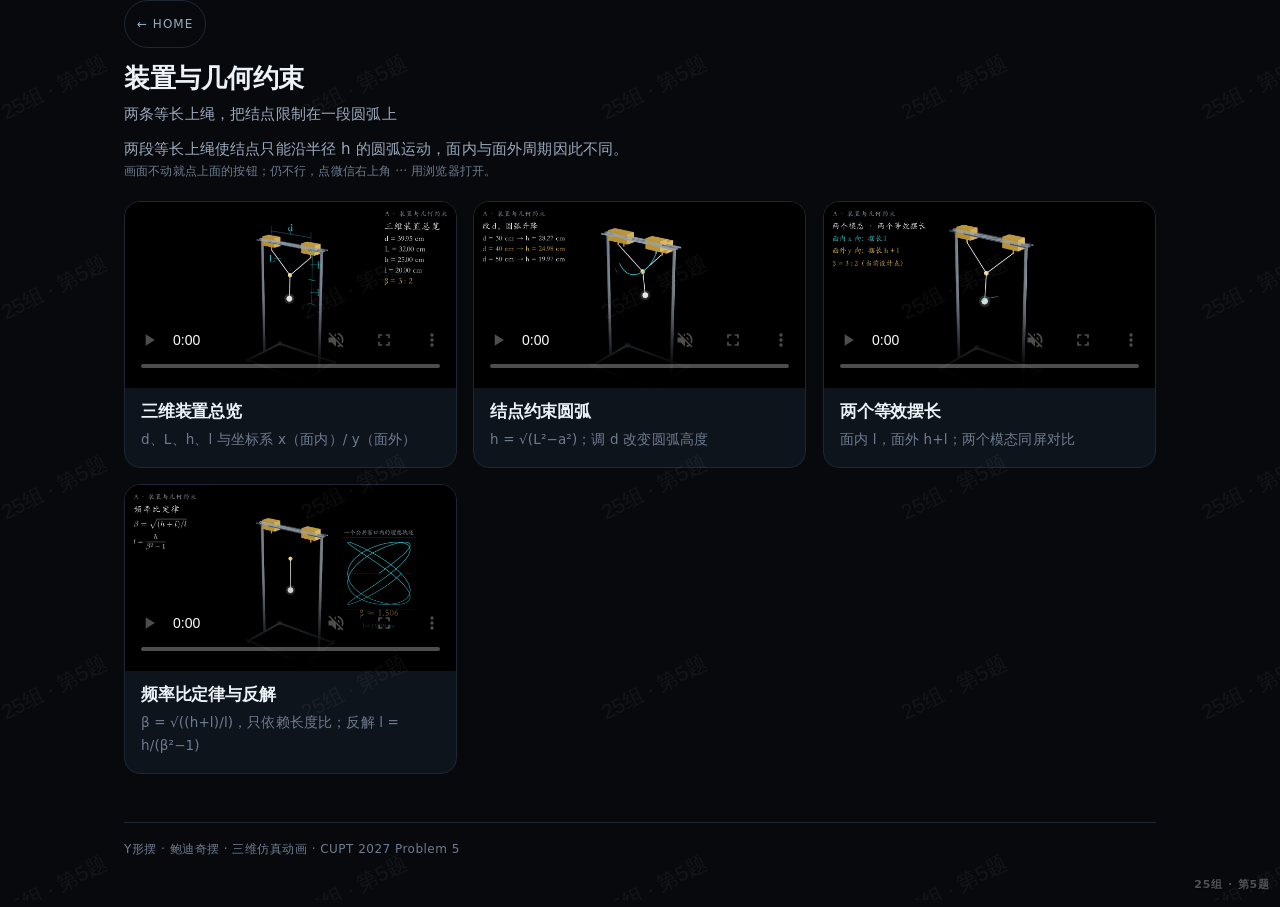
==== commit 12a3f654: "Watermark: tiled 25组·第5题 layer plus corner credit on every page" ====
--- a/g-A.html
+++ b/g-A.html
@@ -223,5 +223,6 @@
   }, 3000);
 })();
 </script>
+<div class="wm-layer" aria-hidden="true"></div><div class="wm-tag">25组 · 第5题</div>
 </body>
 </html>
--- a/style.css
+++ b/style.css
@@ -1,13 +1,36 @@
 /* Y-pendulum gallery - shared stylesheet (generated by build_site.py) */
 
 :root {
-  --bg: #000000;
-  --panel: #070A0F;
-  --text: #F2F5F9;
-  --muted: #9AA6B8;
+  /* 层次：底 -> 面 -> 抬升，不用纯黑压死 */
+  --bg: #07090D;
+  --bg-2: #0B0F15;
+  --panel: #0E141C;
+  --panel-2: #121A24;
+  --text: #EDF2F8;
+  --muted: #9BA9BC;
+  --faint: #6E7C8F;
   --accent-a: #35C7D8;
   --accent-b: #F2C14E;
-  --line: #232A36;
+  --line: #1E2733;
+  --line-2: #2A3542;
+
+  /* 8px 基数间距 */
+  --s1: 4px;  --s2: 8px;  --s3: 12px; --s4: 16px;
+  --s5: 24px; --s6: 32px; --s7: 48px; --s8: 64px;
+
+  /* 字号级差 ~1.25 */
+  --t-xs: 12px; --t-sm: 13.5px; --t-base: 15px; --t-md: 17px;
+  --t-lg: 21px; --t-xl: 27px; --t-2xl: 34px;
+
+  --r-sm: 8px; --r-md: 12px; --r-lg: 16px; --r-pill: 999px;
+
+  --ease: cubic-bezier(.2,.7,.2,1);
+  --dur: 180ms;
+
+  --mono: ui-monospace, SFMono-Regular, "SF Mono", Consolas,
+          "Liberation Mono", monospace;
+  --sans: system-ui, -apple-system, "Segoe UI", "PingFang SC",
+          "Microsoft YaHei", sans-serif;
 }
 
 * { box-sizing: border-box; }
@@ -44,7 +67,9 @@
 .back, .fs, .group-card { touch-action: manipulation; }
 
 /* home masthead */
-.masthead { margin: 6px 0 18px; }
+.masthead { margin: 4px 0 14px; }
+.masthead.compact h1 { font-size: 22px; }
+.masthead.compact .sub { font-size: 13px; }
 .masthead h1 {
   margin: 0 0 6px;
   font-size: 30px;
@@ -220,6 +245,28 @@
 }
 .playall[hidden] { display: none; }
 
+/* 首页 hero：交互实验台 */
+.hero {
+  display: block;
+  margin: 0 0 22px;
+  padding: 26px 24px 22px;
+  border: 1px solid var(--accent-a);
+  border-radius: 16px;
+  background: linear-gradient(180deg, rgba(53,199,216,0.10), rgba(53,199,216,0.02));
+  text-decoration: none;
+  color: var(--text);
+}
+.hero-kicker {
+  display: inline-block; margin-bottom: 8px; padding: 2px 9px;
+  border-radius: 999px; background: var(--accent-a); color: #08111a;
+  font-size: 12.5px; font-weight: 700; letter-spacing: .04em;
+}
+.hero-title { display: block; font-size: 27px; font-weight: 800; }
+.hero-sub { display: block; margin-top: 8px; color: var(--muted);
+  font-size: 14.5px; line-height: 1.6; }
+.hero-cta { display: inline-block; margin-top: 16px; color: var(--accent-a);
+  font-size: 16px; font-weight: 700; }
+
 /* 交互实验台入口卡片 */
 .labcard { border-color: var(--accent-a); }
 .labcard .badge { background: var(--accent-a); color: #08111a; }
@@ -227,3 +274,282 @@
 .playall.done { background: #2a323d; color: var(--text); }
 .fallback { margin: -8px 0 16px; color: #7f8a99; font-size: 12.5px;
   line-height: 1.5; }
+
+
+/* ============================================================ 设计层 */
+html { -webkit-text-size-adjust: 100%; }
+body {
+  background: var(--bg);
+  color: var(--text);
+  font-family: var(--sans);
+  font-size: var(--t-base);
+  line-height: 1.68;
+  letter-spacing: .01em;
+  -webkit-font-smoothing: antialiased;
+}
+html { max-width: 100%; }
+body { overflow-x: hidden; max-width: 100%; }
+/* 安全网：flex/grid 子项的 min-content 宽度是横向溢出的常见来源 */
+* { min-width: 0; }
+img, video, canvas { max-width: 100%; }
+.wrap, .readout, .grid, .card, .clip-card { max-width: 100%; }
+a, button { touch-action: manipulation; -webkit-tap-highlight-color:
+  rgba(53,199,216,.18); }
+.card { position: relative; z-index: 10; cursor: pointer; }
+.card > * { pointer-events: none; }
+
+.wrap {
+  width: 100%;
+  max-width: 1080px;
+  margin: 0 auto;
+  padding: 0 var(--s5) var(--s7);
+}
+@media (max-width: 560px) { .wrap { padding: 0 var(--s4) var(--s6); } }
+
+/* —— 标题层级：一屏只留一个焦点 —— */
+h1, h2, h3 { font-weight: 700; letter-spacing: -.01em; line-height: 1.28; }
+.masthead h1 { font-size: var(--t-xl); margin: 0 0 var(--s2); }
+.masthead.compact h1 { font-size: var(--t-lg); }
+.masthead .sub {
+  margin: 0; color: var(--faint); font-size: var(--t-sm);
+  letter-spacing: .06em; text-transform: none;
+}
+.masthead .note {
+  margin: var(--s3) 0 0; padding-left: var(--s3);
+  border-left: 2px solid var(--line-2);
+  color: var(--faint); font-size: var(--t-xs); line-height: 1.6;
+}
+
+/* —— 分区标题 —— */
+.gallery-head { margin: var(--s7) 0 var(--s3); }
+.gallery-head h2 {
+  margin: 0 0 var(--s1); font-size: var(--t-lg);
+  display: flex; align-items: center; gap: var(--s2);
+}
+.gallery-head h2::before {
+  content: ""; width: 18px; height: 1px; background: var(--accent-a);
+}
+.gallery-head p { margin: 0; color: var(--faint); font-size: var(--t-sm); }
+.quicknav {
+  margin-top: var(--s3) !important;
+  display: flex; flex-wrap: wrap; gap: var(--s1) var(--s3);
+  font-size: var(--t-xs) !important;
+}
+.quicknav a {
+  color: var(--muted); text-decoration: none;
+  border-bottom: 1px solid var(--line-2); padding-bottom: 1px;
+}
+.quicknav a:hover, .quicknav a:active {
+  color: var(--accent-a); border-color: var(--accent-a);
+}
+
+/* —— 卡片：抬升 + 细边 + 悬停微位移 —— */
+.grid.groups {
+  display: grid; gap: var(--s3);
+  grid-template-columns: repeat(auto-fill, minmax(300px, 1fr));
+}
+@media (max-width: 560px) {
+  .grid.groups { grid-template-columns: 1fr; gap: var(--s2); }
+}
+.card {
+  display: flex; align-items: center; gap: var(--s3);
+  padding: var(--s3) var(--s4);
+  background: var(--panel);
+  border: 1px solid var(--line);
+  border-radius: var(--r-md);
+  color: inherit; text-decoration: none;
+  transition: transform var(--dur) var(--ease),
+              border-color var(--dur) var(--ease),
+              background var(--dur) var(--ease);
+  will-change: transform;
+}
+.card:hover {
+  transform: translateY(-2px);
+  border-color: var(--line-2);
+  background: var(--panel-2);
+}
+.card:active { transform: translateY(0); }
+.card:focus-visible {
+  outline: 2px solid var(--accent-a);
+  outline-offset: 2px;
+}
+.card .badge {
+  flex: none; width: 30px; height: 30px; border-radius: var(--r-sm);
+  display: grid; place-items: center;
+  font-family: var(--mono); font-size: var(--t-sm); font-weight: 600;
+  color: var(--accent-a);
+  background: rgba(53,199,216,.10);
+  border: 1px solid rgba(53,199,216,.28);
+}
+.labcard .badge { background: rgba(242,193,78,.12);
+  border-color: rgba(242,193,78,.35); color: var(--accent-b); }
+.group-info { flex: 1 1 auto; min-width: 0; display: grid; gap: 2px; }
+.group-title { font-size: var(--t-base); font-weight: 600; }
+.group-sub {
+  color: var(--faint); font-size: var(--t-xs); line-height: 1.5;
+  overflow: hidden; text-overflow: ellipsis; white-space: nowrap;
+}
+@media (max-width: 560px) {
+  .group-sub { white-space: normal; display: -webkit-box;
+    -webkit-line-clamp: 2; -webkit-box-orient: vertical; }
+}
+.card .count {
+  flex: none; font-family: var(--mono); font-size: var(--t-sm);
+  color: var(--faint);
+}
+
+/* —— 视频卡 —— */
+.clip-card {
+  display: block; padding: 0; overflow: hidden;
+  background: var(--panel); border: 1px solid var(--line);
+  border-radius: var(--r-lg);
+  transition: border-color var(--dur) var(--ease),
+              transform var(--dur) var(--ease);
+}
+.clip-card:hover { border-color: var(--line-2); transform: translateY(-2px); }
+.player { position: relative; background: #000; }
+.player video {
+  display: block; width: 100%; height: auto;
+  border-radius: var(--r-lg) var(--r-lg) 0 0;
+  background: #000;
+}
+.clip-text { padding: var(--s3) var(--s4) var(--s4); }
+.clip-text h3 { margin: 0 0 var(--s1); font-size: var(--t-md); }
+.clip-text p { margin: 0; color: var(--faint); font-size: var(--t-sm); }
+
+.playall {
+  display: block; width: 100%; margin: var(--s3) 0 var(--s2);
+  padding: var(--s3) var(--s4);
+  border: 1px solid var(--accent-a); border-radius: var(--r-md);
+  background: rgba(53,199,216,.10); color: var(--accent-a);
+  font-size: var(--t-base); font-weight: 600; letter-spacing: .02em;
+  cursor: pointer;
+  transition: background var(--dur) var(--ease),
+              transform 80ms var(--ease);
+}
+.playall:hover { background: rgba(53,199,216,.18); }
+.playall:active { transform: translateY(1px); }
+.playall.done { background: var(--panel-2); border-color: var(--line-2);
+  color: var(--muted); }
+.fallback { margin: 0 0 var(--s4); color: var(--faint);
+  font-size: var(--t-xs); line-height: 1.6; }
+
+/* —— 实验台：栅格与控件在小屏不再溢出 —— */
+.stage { position: relative; z-index: 0; border-radius: var(--r-lg);
+  border-color: var(--line); }
+@media (max-width: 560px) { .stage { height: 46vh; min-height: 260px; } }
+
+.readout {
+  display: grid; gap: 1px;
+  grid-template-columns: repeat(2, minmax(0, 1fr));
+  background: var(--line);
+  border: 1px solid var(--line);
+  border-radius: var(--r-md); overflow: hidden;
+  margin: var(--s4) 0 var(--s3);
+}
+.readout > div {
+  display: flex; align-items: baseline; justify-content: space-between;
+  gap: var(--s2); min-width: 0;
+  padding: var(--s2) var(--s3);
+  background: var(--panel);
+}
+.readout span {
+  color: var(--faint); font-size: var(--t-xs);
+  white-space: nowrap; overflow: hidden; text-overflow: ellipsis;
+}
+.readout b {
+  font-family: var(--mono); font-size: var(--t-sm); font-weight: 600;
+  color: var(--text); white-space: nowrap; flex: none;
+}
+.readout .warnv { color: #FF7A7A; }
+@media (max-width: 620px) {
+  .readout { grid-template-columns: minmax(0, 1fr); }
+  .readout b { font-size: var(--t-sm); }
+  .readout span { font-size: var(--t-sm); }
+}
+
+.btnrow, .viewbtns { display: flex; flex-wrap: wrap; gap: var(--s2); }
+.btnrow { margin-bottom: var(--s3); }
+.btnrow button, .viewbtns button {
+  padding: var(--s2) var(--s4);
+  border: 1px solid var(--line-2); border-radius: var(--r-pill);
+  background: var(--panel); color: var(--muted);
+  font-size: var(--t-sm); cursor: pointer;
+  transition: all var(--dur) var(--ease);
+}
+.btnrow button:hover, .viewbtns button:hover {
+  border-color: var(--accent-a); color: var(--accent-a);
+}
+.btnrow button:active, .viewbtns button:active { transform: translateY(1px); }
+.btnrow button.primary {
+  background: var(--accent-a); border-color: var(--accent-a);
+  color: #06131A; font-weight: 600;
+}
+.btnrow button.primary:hover { filter: brightness(1.08); color: #06131A; }
+
+.ctrl { display: grid; gap: var(--s1); margin-bottom: var(--s3); }
+.ctrl label {
+  display: flex; justify-content: space-between; align-items: baseline;
+  gap: var(--s2); color: var(--faint); font-size: var(--t-xs);
+}
+.ctrl label span { font-family: var(--mono); color: var(--muted); }
+.ctrl input[type="range"] {
+  width: 100%; height: 22px; margin: 0;
+  accent-color: var(--accent-a);
+}
+.tip {
+  margin: var(--s4) 0 0; color: var(--faint);
+  font-size: var(--t-xs); line-height: 1.7;
+  overflow-wrap: anywhere;
+}
+.tip a { color: var(--accent-a); }
+.hint { font-size: 11.5px; }
+.nolab { padding: var(--s5); color: var(--muted); text-align: center; }
+
+/* —— 页脚 —— */
+.site-footer {
+  margin-top: var(--s7); padding-top: var(--s4);
+  border-top: 1px solid var(--line);
+  color: var(--faint); font-size: var(--t-xs); letter-spacing: .04em;
+}
+.back, .topnav a {
+  display: inline-flex; align-items: center; gap: var(--s1);
+  padding: var(--s1) var(--s3);
+  border: 1px solid var(--line); border-radius: var(--r-pill);
+  color: var(--muted); font-size: var(--t-xs); text-decoration: none;
+  transition: all var(--dur) var(--ease);
+}
+.back:hover { border-color: var(--accent-a); color: var(--accent-a); }
+
+/* —— 动效开关 —— */
+@media (prefers-reduced-motion: reduce) {
+  *, *::before, *::after {
+    animation-duration: .001ms !important;
+    transition-duration: .001ms !important;
+  }
+}
+
+/* ============================================================ 水印 */
+.wm-layer {
+  position: fixed; inset: 0; z-index: 9998;
+  pointer-events: none; user-select: none;
+  background-image: url("data:image/svg+xml;charset=utf-8,%3Csvg%20xmlns%3D%27http%3A%2F%2Fwww.w3.org%2F2000%2Fsvg%27%20width%3D%27300%27%20height%3D%27200%27%3E%3Ctext%20x%3D%276%27%20y%3D%27120%27%20font-size%3D%2721%27%20font-family%3D%27sans-serif%27%20fill%3D%27%23ffffff%27%20fill-opacity%3D%270.9%27%20transform%3D%27rotate%28-27%206%20120%29%27%3E25%E7%BB%84%20%C2%B7%20%E7%AC%AC5%E9%A2%98%3C%2Ftext%3E%3C%2Fsvg%3E");
+  background-repeat: repeat;
+  background-size: 300px 200px;
+  opacity: .055;
+}
+.wm-tag {
+  position: fixed; right: 10px; bottom: 8px; z-index: 9999;
+  pointer-events: none; user-select: none;
+  font: 600 11px/1.4 var(--sans, system-ui);
+  letter-spacing: .08em;
+  color: rgba(255,255,255,.30);
+  text-shadow: 0 1px 2px rgba(0,0,0,.6);
+}
+.wm-stage {
+  position: absolute; left: 50%; bottom: 8px; transform: translateX(-50%);
+  z-index: 4; pointer-events: none;
+  font: 600 11px/1 var(--sans, system-ui);
+  letter-spacing: .1em; color: rgba(255,255,255,.22);
+}
+@media print { .wm-layer { opacity: .10; } }
